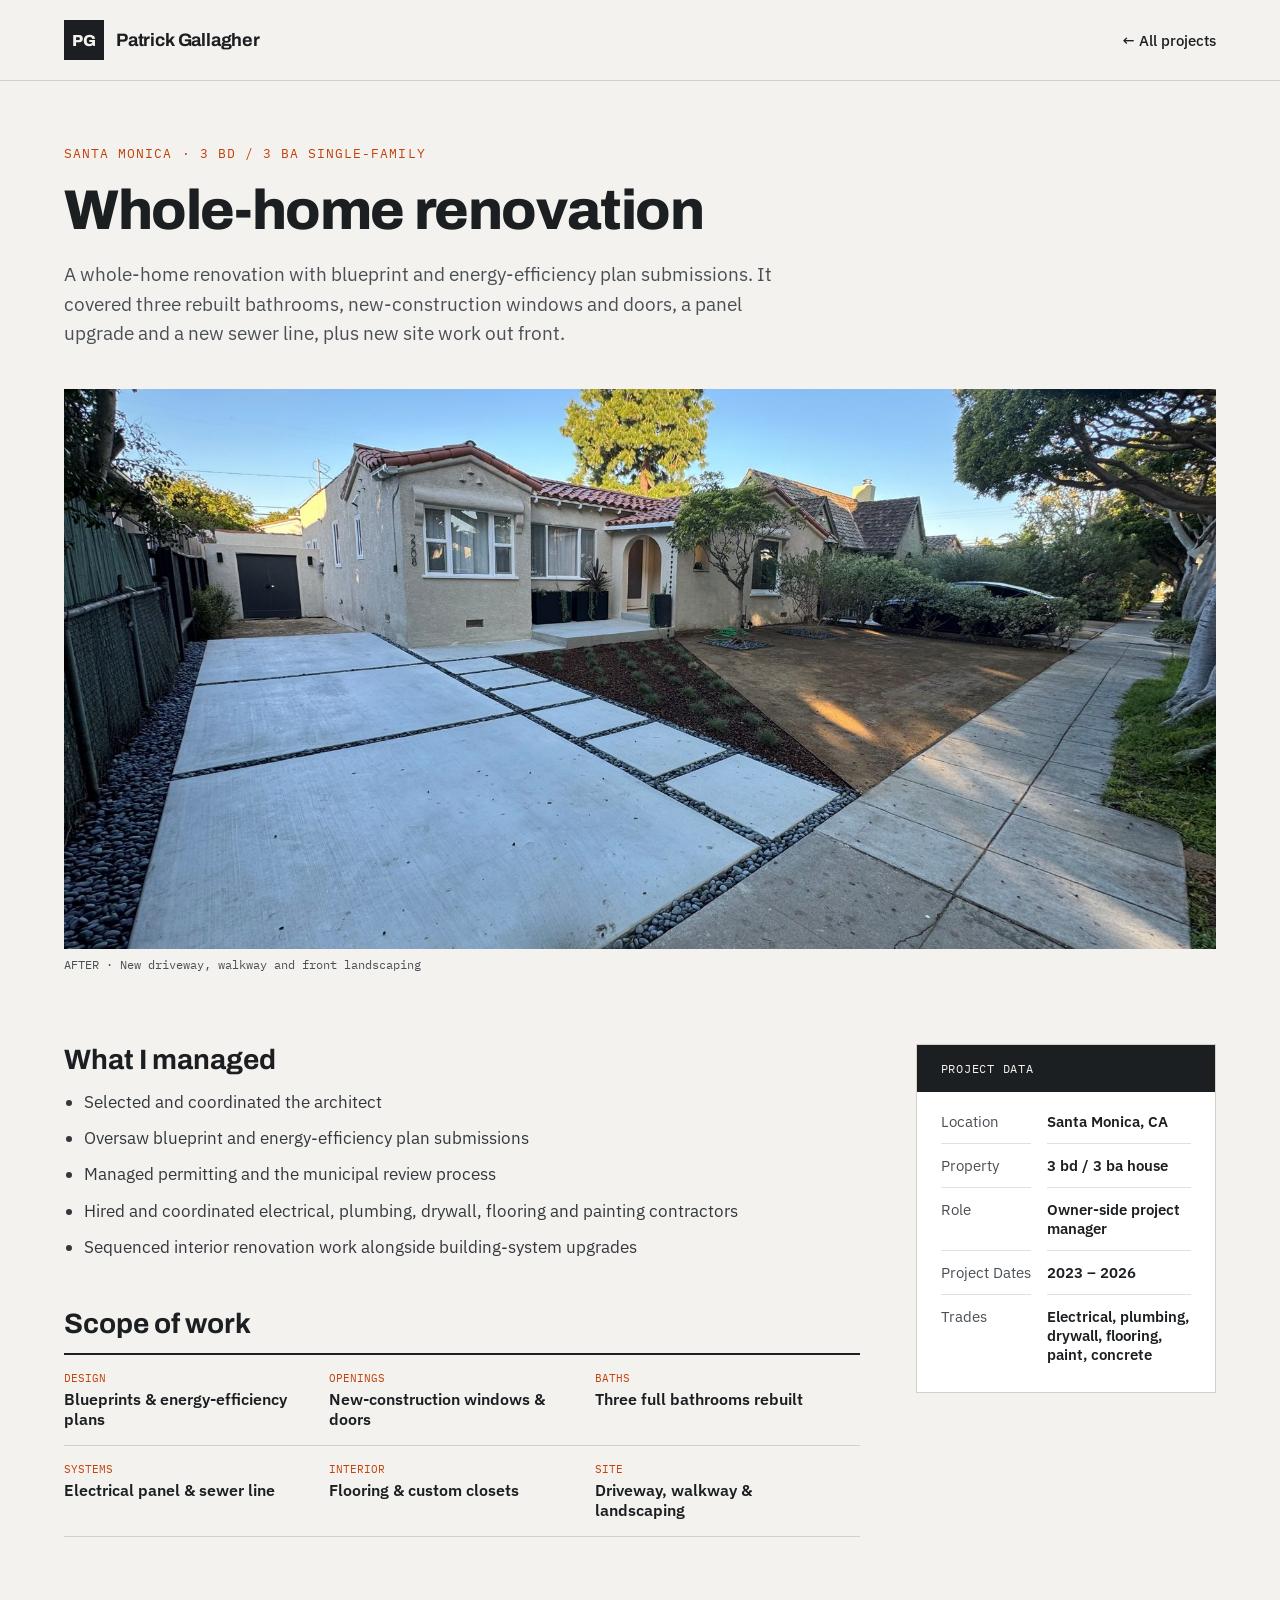
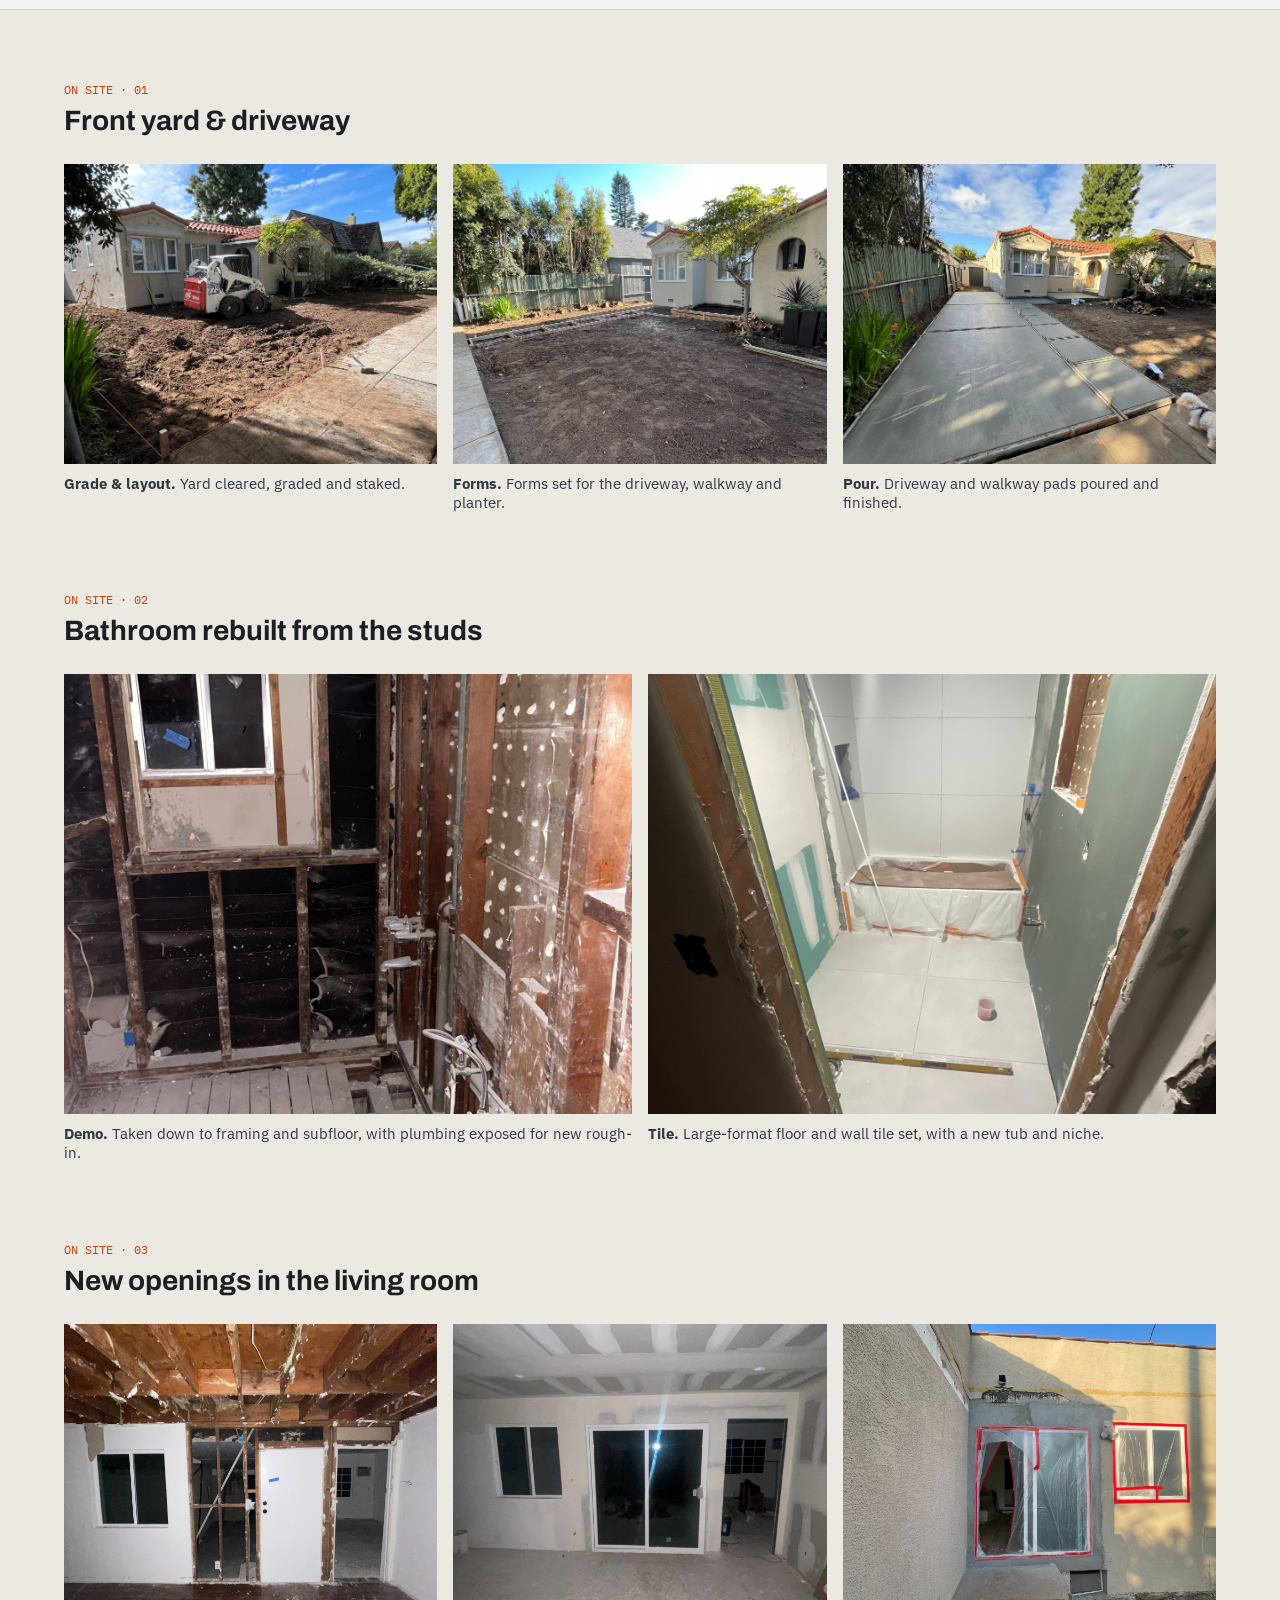
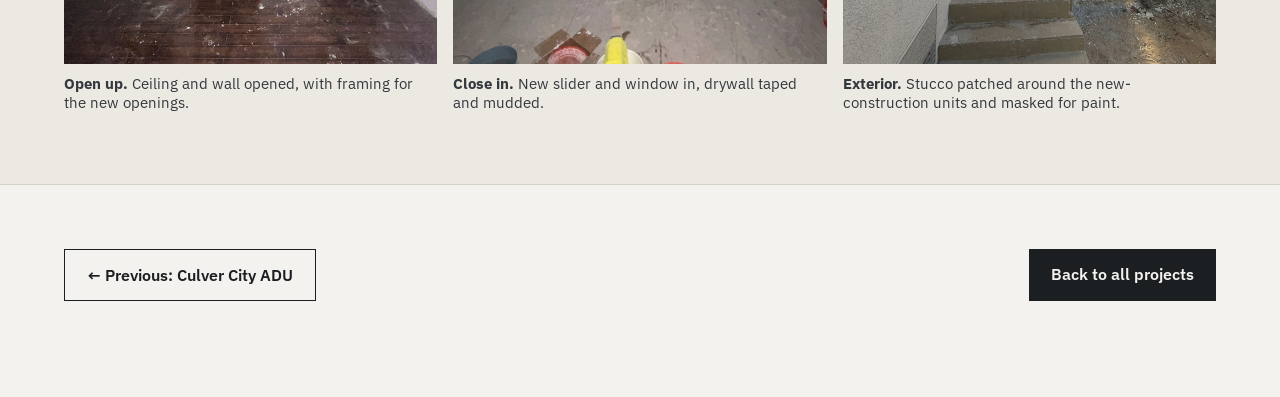
==== santa-monica-house.html @ 3f06aaa2 "Add files via upload" ====
<!doctype html>
<html lang="en">
<head>
<meta charset="utf-8">
<meta name="viewport" content="width=device-width, initial-scale=1">
<title>Santa Monica Whole-Home Renovation | Patrick Gallagher</title>
<meta name="description" content="A whole-home renovation with blueprint and energy-efficiency plan submissions. It covered three rebuilt bathrooms, new-construction windows and doors, a panel upgrade and a new sewer line, plus new site work out front.">
<meta property="og:title" content="Santa Monica Whole-Home Renovation | Patrick Gallagher">
<meta property="og:description" content="A whole-home renovation with blueprint and energy-efficiency plan submissions. It covered three rebuilt bathrooms, new-construction windows and doors, a panel upgrade and a new sewer line, plus new site work out front.">
<link rel="preconnect" href="https://fonts.googleapis.com">
<link rel="preconnect" href="https://fonts.gstatic.com" crossorigin>
<link href="https://fonts.googleapis.com/css2?family=Archivo:wght@500;600;700;800&family=IBM+Plex+Mono:wght@400;500&family=IBM+Plex+Sans:wght@400;500;600&display=swap" rel="stylesheet">
<link rel="stylesheet" href="/styles.css">
</head>
<body>
<header class="top"><nav class="wrap" aria-label="Primary"><a href="/" class="brand"><span class="mark">PG</span><span class="name">Patrick Gallagher</span></a><a href="/" style="text-decoration:none;padding:10px 0;font-weight:500;font-size:15px">← All projects</a></nav></header>
<main>
<section class="wrap ptitle"><p class="eyebrow">Santa Monica · 3 bd / 3 ba single-family</p><h1>Whole-home renovation</h1><p class="lede">A whole-home renovation with blueprint and energy-efficiency plan submissions. It covered three rebuilt bathrooms, new-construction windows and doors, a panel upgrade and a new sewer line, plus new site work out front.</p></section>
<section class="wrap heroimg" aria-label="Photos"><figure><img src="/images/sm5-front-after.jpg" alt="Finished front of the Santa Monica house with new concrete driveway, paver walkway with river-rock joints and new planting" loading="lazy" style="height:560px;object-position:center 55%"><figcaption class="tag2">AFTER · New driveway, walkway and front landscaping</figcaption></figure></section>
<section class="wrap pbody"><div class="main">
<div><h2>What I managed</h2><ul class="managed"><li>Selected and coordinated the architect</li><li>Oversaw blueprint and energy-efficiency plan submissions</li><li>Managed permitting and the municipal review process</li><li>Hired and coordinated electrical, plumbing, drywall, flooring and painting contractors</li><li>Sequenced interior renovation work alongside building-system upgrades</li></ul></div>
<div><h2>Scope of work</h2><div class="scope"><div><span>DESIGN</span><b>Blueprints &amp; energy-efficiency plans</b></div><div><span>OPENINGS</span><b>New-construction windows &amp; doors</b></div><div><span>BATHS</span><b>Three full bathrooms rebuilt</b></div><div><span>SYSTEMS</span><b>Electrical panel &amp; sewer line</b></div><div><span>INTERIOR</span><b>Flooring &amp; custom closets</b></div><div><span>SITE</span><b>Driveway, walkway &amp; landscaping</b></div></div></div>
</div><aside class="side" aria-label="Project facts"><div class="facts"><div class="hd">PROJECT DATA</div><dl><dt>Location</dt><dd>Santa Monica, CA</dd><dt>Property</dt><dd>3 bd / 3 ba house</dd><dt>Role</dt><dd>Owner-side project manager</dd><dt>Project Dates</dt><dd>2023 – 2026</dd><dt>Trades</dt><dd>Electrical, plumbing, drywall, flooring, paint, concrete</dd></dl></div></aside></section>
<section class="onsite first "><div class="wrap">
<div class="hd"><p>ON SITE · 01</p><h2>Front yard &amp; driveway</h2></div>
<div class="grid g260"><figure><img src="/images/sm5-grade.jpg" alt="Skid-steer grading the cleared front yard with string lines staked out" loading="lazy" style="height:300px"><figcaption><strong>Grade &amp; layout.</strong> Yard cleared, graded and staked.</figcaption></figure><figure><img src="/images/sm5-forms.jpg" alt="Wood forms set for driveway and walkway pads on graded soil" loading="lazy" style="height:300px"><figcaption><strong>Forms.</strong> Forms set for the driveway, walkway and planter.</figcaption></figure><figure><img src="/images/sm5-pour.jpg" alt="Freshly poured concrete driveway and walkway pads" loading="lazy" style="height:300px"><figcaption><strong>Pour.</strong> Driveway and walkway pads poured and finished.</figcaption></figure></div>
</div></section>
<section class="onsite "><div class="wrap">
<div class="hd"><p>ON SITE · 02</p><h2>Bathroom rebuilt from the studs</h2></div>
<div class="grid g320"><figure><img src="/images/sm5-bath-demo.jpg" alt="Bathroom gutted to the framing and subfloor with plumbing exposed" loading="lazy" style="height:440px"><figcaption><strong>Demo.</strong> Taken down to framing and subfloor, with plumbing exposed for new rough-in.</figcaption></figure><figure><img src="/images/sm5-bath-tile.jpg" alt="Bathroom with new large-format tile on floor and walls, tub protected during finish work" loading="lazy" style="height:440px"><figcaption><strong>Tile.</strong> Large-format floor and wall tile set, with a new tub and niche.</figcaption></figure></div>
</div></section>
<section class="onsite last"><div class="wrap">
<div class="hd"><p>ON SITE · 03</p><h2>New openings in the living room</h2></div>
<div class="grid g260"><figure><img src="/images/sm5-open-up.jpg" alt="Living room ceiling opened to the joists with an exterior wall framed for a new opening" loading="lazy" style="height:340px"><figcaption><strong>Open up.</strong> Ceiling and wall opened, with framing for the new openings.</figcaption></figure><figure><img src="/images/sm5-close-in.jpg" alt="New sliding door and window installed with drywall taped and mudded" loading="lazy" style="height:340px"><figcaption><strong>Close in.</strong> New slider and window in, drywall taped and mudded.</figcaption></figure><figure><img src="/images/sm5-exterior-openings.jpg" alt="Exterior view of the new slider and window with fresh stucco patch, masked for paint" loading="lazy" style="height:340px;object-position:center 60%"><figcaption><strong>Exterior.</strong> Stucco patched around the new-construction units and masked for paint.</figcaption></figure></div>
</div></section>
<section class="wrap next"><a class="btn btn-line" href="/culver-city-adu">← Previous: Culver City ADU</a><a class="btn btn-dark" href="/">Back to all projects</a></section>
</main>
</body>
</html>
---- styles.css ----
*{box-sizing:border-box}
body{margin:0;background:#F4F2EE;color:#1C1F22;font-family:'IBM Plex Sans',system-ui,sans-serif}
a{color:#1C1F22}a:hover{color:#9A3412}
img{display:block;width:100%;object-fit:cover}
.wrap{max-width:1200px;margin:0 auto;padding-left:24px;padding-right:24px}
.mono{font-family:'IBM Plex Mono',monospace}
.disp{font-family:'Archivo',sans-serif}
.eyebrow{margin:0;font-family:'IBM Plex Mono',monospace;font-size:13px;letter-spacing:.08em;text-transform:uppercase;color:#C2410C}
.muted{color:#4A4F55}
.accent{color:#C2410C}
.btn{text-decoration:none;display:inline-block;padding:15px 22px;font-weight:600;font-size:16px}
.btn-dark{background:#1C1F22;color:#F4F2EE}.btn-dark:hover{color:#FB923C}
.btn-line{border:1px solid #1C1F22}
.btn-accent{background:#C2410C;color:#fff}.btn-accent:hover{color:#fff;background:#9A3412}
.ph{background-color:#E4E0D8;background-image:repeating-linear-gradient(135deg,rgba(28,31,34,.06) 0 1px,transparent 1px 14px);border:1px dashed #8C877E;display:flex;align-items:flex-end;padding:16px}
.ph span{font-family:'IBM Plex Mono',monospace;font-size:12px;background:#F4F2EE;padding:6px 10px;color:#4A4F55}

/* header */
header.top{border-bottom:1px solid #D6D1C7}
header.top nav{display:flex;flex-wrap:wrap;align-items:center;justify-content:space-between;gap:16px;padding-top:20px;padding-bottom:20px}
.brand{text-decoration:none;display:flex;align-items:center;gap:12px}
.brand .mark{width:40px;height:40px;background:#1C1F22;color:#F4F2EE;display:flex;align-items:center;justify-content:center;font-family:'Archivo',sans-serif;font-weight:800;font-size:16px}
.brand .name{font-family:'Archivo',sans-serif;font-weight:700;font-size:18px;letter-spacing:-.01em}
.navlinks{display:flex;flex-wrap:wrap;align-items:center;gap:4px 24px;font-size:15px;font-weight:500}
.navlinks a{text-decoration:none;padding:10px 0}
.navlinks a.btn-accent{padding:11px 18px}

/* home */
.hero{display:flex;flex-wrap:wrap;gap:48px;align-items:stretch;padding-top:72px;padding-bottom:56px}
.hero .copy{flex:1 1 480px;min-width:0;display:flex;flex-direction:column;gap:24px;justify-content:center}
.hero h1{margin:0;font-family:'Archivo',sans-serif;font-weight:800;font-size:60px;line-height:1.02;letter-spacing:-.025em}
.hero p.lede{margin:0;font-size:19px;line-height:1.55;color:#4A4F55;max-width:560px}
.hero .ph{flex:1 1 440px;min-width:0;height:520px}
.cta{display:flex;flex-wrap:wrap;gap:12px;margin-top:8px}
.stats{border-top:1px solid #D6D1C7;border-bottom:1px solid #D6D1C7;background:#ECE9E3}
.stats .wrap{display:grid;grid-template-columns:repeat(auto-fit,minmax(220px,1fr))}
.stat{padding:28px 24px 28px 0;display:flex;flex-direction:column;gap:6px}
.stat b{font-family:'Archivo',sans-serif;font-weight:800;font-size:44px;line-height:1}
.stat span{font-size:14px;color:#4A4F55}
.sec{padding-top:96px;padding-bottom:32px;display:flex;flex-direction:column;gap:40px}
.sechead{display:flex;flex-wrap:wrap;justify-content:space-between;align-items:flex-end;gap:16px}
.sechead>div{display:flex;flex-direction:column;gap:12px}
h2.big{margin:0;font-family:'Archivo',sans-serif;font-weight:800;font-size:44px;letter-spacing:-.02em}
.featured{display:flex;flex-wrap:wrap;background:#fff;border:1px solid #D6D1C7}
.featured img{flex:1 1 520px;min-width:0;min-height:420px;object-position:center 40%}
.featured .body{flex:1 1 380px;min-width:0;padding:40px;display:flex;flex-direction:column;gap:18px}
.tag{font-family:'IBM Plex Mono',monospace;font-size:12px;padding:5px 9px;background:#C2410C;color:#fff}
.chips{margin:0;padding:0;list-style:none;display:flex;flex-wrap:wrap;gap:8px;font-size:13px}
.chips li{padding:6px 10px;border:1px solid #D6D1C7}
.cards{display:grid;grid-template-columns:repeat(auto-fit,minmax(250px,1fr));gap:24px}
.card{background:#fff;border:1px solid #D6D1C7;display:flex;flex-direction:column}
.card img{height:220px}
.card .body{padding:24px;display:flex;flex-direction:column;gap:10px;flex:1}
.card h3{margin:0;font-family:'Archivo',sans-serif;font-weight:700;font-size:22px;line-height:1.2}
.card p{margin:0;font-size:15px;line-height:1.55;color:#4A4F55}
.card a.more{margin-top:auto;padding-top:8px;font-weight:600;font-size:15px}
.matrix{overflow-x:auto;background:#fff;border:1px solid #D6D1C7}
.matrix table{width:100%;min-width:860px;border-collapse:collapse}
.matrix th,.matrix td{border-bottom:1px solid #D6D1C7;padding:12px 10px;text-align:center;font-size:13px}
.matrix th:first-child,.matrix td:first-child{text-align:left}
.matrix thead tr{font-family:'IBM Plex Mono',monospace;text-transform:uppercase;letter-spacing:.04em;background:#ECE9E3}
.matrix thead th{font-weight:500;font-size:11px}
.matrix tbody th{font-weight:600;font-size:14px}
.matrix .yes{display:inline-block;width:12px;height:12px;background:#C2410C;vertical-align:middle}
.matrix .no{color:#A39E94}
.phases{margin:0;padding:0;list-style:none;display:grid;grid-template-columns:repeat(auto-fit,minmax(240px,1fr));border-top:2px solid #1C1F22}
.phases li{padding:24px 24px 24px 0;display:flex;flex-direction:column;gap:12px}
.phases h3{margin:0;font-family:'Archivo',sans-serif;font-weight:700;font-size:22px}
.phases p{margin:0;font-size:15px;line-height:1.6;color:#4A4F55}
.exp{background:#ECE9E3;border-top:1px solid #D6D1C7;border-bottom:1px solid #D6D1C7}
.exp .wrap{padding-top:96px;padding-bottom:96px;display:flex;flex-wrap:wrap;gap:56px}
.exp .intro{flex:1 1 360px;min-width:0;display:flex;flex-direction:column;gap:20px}
.jobs{flex:1 1 520px;min-width:0;margin:0;padding:0;list-style:none;display:flex;flex-direction:column}
.jobs li{padding:22px 0;border-top:1px solid #C9C3B8;display:flex;flex-wrap:wrap;gap:8px 24px}
.jobs li:first-child{border-top:2px solid #1C1F22}
.jobs li:last-child{border-bottom:1px solid #C9C3B8}
.jobs .when{flex:0 0 140px;font-family:'IBM Plex Mono',monospace;font-size:13px;color:#4A4F55;padding-top:4px}
.jobs .what{flex:1 1 280px;display:flex;flex-direction:column;gap:6px}
.jobs .what b{font-family:'Archivo',sans-serif;font-weight:700;font-size:20px}
.jobs .what span{font-size:14px;color:#4A4F55}
.skills{padding-top:72px;padding-bottom:72px;display:flex;flex-wrap:wrap;gap:32px 56px}
.skills h2{flex:0 1 280px;margin:0;font-family:'Archivo',sans-serif;font-weight:700;font-size:24px}
.skills ul{flex:1 1 560px;min-width:0;margin:0;padding:0;list-style:none;display:flex;flex-wrap:wrap;gap:10px;font-size:14px;font-weight:500}
.skills li{padding:9px 14px;background:#fff;border:1px solid #D6D1C7}
.skills li.tool{background:#1C1F22;color:#F4F2EE;border-color:#1C1F22}
.contact{background:#1C1F22;color:#F4F2EE}
.contact .wrap.main{padding-top:96px;padding-bottom:96px;display:flex;flex-wrap:wrap;gap:40px;justify-content:space-between;align-items:flex-end}
.contact h2{margin:0;font-family:'Archivo',sans-serif;font-weight:800;font-size:48px;line-height:1.05;letter-spacing:-.02em}
.contact .links{flex:0 1 360px;display:flex;flex-direction:column;gap:12px}
.contact .links a{text-decoration:none;padding:15px 19px;font-weight:600;font-size:16px;color:#F4F2EE;border:1px solid #F4F2EE}
.contact .links a.solid{background:#F4F2EE;color:#1C1F22}
.contact .links a.dim{border-color:#5A5F64}
.contact .foot{padding-top:24px;padding-bottom:24px;border-top:1px solid #3A3F44;font-size:13px;color:#B9BDC2}

/* project pages */
.ptitle{padding-top:64px;padding-bottom:40px;display:flex;flex-direction:column;gap:20px}
.ptitle h1{margin:0;font-family:'Archivo',sans-serif;font-weight:800;font-size:56px;line-height:1.04;letter-spacing:-.025em;max-width:920px}
.ptitle p.lede{margin:0;font-size:19px;line-height:1.55;color:#4A4F55;max-width:740px}
.heroimg{display:grid;grid-template-columns:repeat(auto-fit,minmax(320px,1fr));gap:16px}
figure{margin:0;display:flex;flex-direction:column;gap:8px}
figcaption.tag2{font-family:'IBM Plex Mono',monospace;font-size:12px;color:#4A4F55}
.pbody{padding-top:72px;padding-bottom:72px;display:flex;flex-wrap:wrap;gap:56px;align-items:flex-start}
.pbody .main{flex:999 1 560px;min-width:0;display:flex;flex-direction:column;gap:48px}
.pbody .main>div{display:flex;flex-direction:column;gap:14px}
.pbody h2{margin:0;font-family:'Archivo',sans-serif;font-weight:700;font-size:28px}
.pbody ul.managed{margin:0;padding-left:20px;display:flex;flex-direction:column;gap:10px;font-size:17px;line-height:1.55;color:#33383D}
.pbody p{margin:0;font-size:17px;line-height:1.65;color:#4A4F55}
.scope{display:grid;grid-template-columns:repeat(auto-fit,minmax(220px,1fr));border-top:2px solid #1C1F22}
.scope div{padding:16px 16px 16px 0;border-bottom:1px solid #D6D1C7;display:flex;flex-direction:column;gap:4px}
.scope span{font-family:'IBM Plex Mono',monospace;font-size:11px;color:#C2410C}
.scope b{font-weight:600}
.side{flex:1 1 300px;min-width:0;display:flex;flex-direction:column;gap:16px}
.facts{background:#fff;border:1px solid #D6D1C7}
.facts .hd{padding:16px 24px;background:#1C1F22;color:#F4F2EE;font-family:'IBM Plex Mono',monospace;font-size:12px;letter-spacing:.06em}
.facts dl{margin:0;padding:8px 24px 16px;display:grid;grid-template-columns:auto 1fr;gap:0 16px;font-size:15px}
.facts dt,.facts dd{padding:12px 0;border-bottom:1px solid #E4E0D8}
.facts dt{color:#4A4F55}.facts dd{margin:0;font-weight:600}
.facts dt:last-of-type,.facts dd:last-of-type{border-bottom:0}
.onsite{background:#ECE9E3}
.onsite.first{border-top:1px solid #D6D1C7}
.onsite.last{border-bottom:1px solid #D6D1C7}
.onsite .wrap{padding-top:24px;padding-bottom:56px;display:flex;flex-direction:column;gap:28px}
.onsite.first .wrap{padding-top:72px}
.onsite.last .wrap{padding-bottom:72px}
.onsite .hd{display:flex;flex-direction:column;gap:8px}
.onsite .hd p{margin:0;font-family:'IBM Plex Mono',monospace;font-size:12px;color:#C2410C}
.onsite h2{margin:0;font-family:'Archivo',sans-serif;font-weight:700;font-size:28px}
.grid{display:grid;gap:16px}
.g260{grid-template-columns:repeat(auto-fit,minmax(260px,1fr))}
.g200{grid-template-columns:repeat(auto-fit,minmax(200px,1fr))}
.g320{grid-template-columns:repeat(auto-fit,minmax(320px,1fr))}
.grid figure{gap:10px}
.grid figcaption{font-size:15px;color:#33383D}
.split{display:flex;flex-wrap:wrap;gap:32px;align-items:center}
.split img{flex:1 1 540px;min-width:0;height:430px}
.split .txt{flex:1 1 300px;min-width:0;display:flex;flex-direction:column;gap:10px}
.split .txt p{margin:0;font-size:17px;line-height:1.6;color:#4A4F55}
.next{padding-top:64px;padding-bottom:96px;display:flex;flex-wrap:wrap;justify-content:space-between;gap:16px}

@media (max-width:640px){
  .hero h1{font-size:40px}.ptitle h1{font-size:38px}h2.big{font-size:34px}.contact h2{font-size:34px}
  .hero .ph{height:320px}
  img[style*="height"]{height:300px!important}
  .featured .body{padding:24px}
}
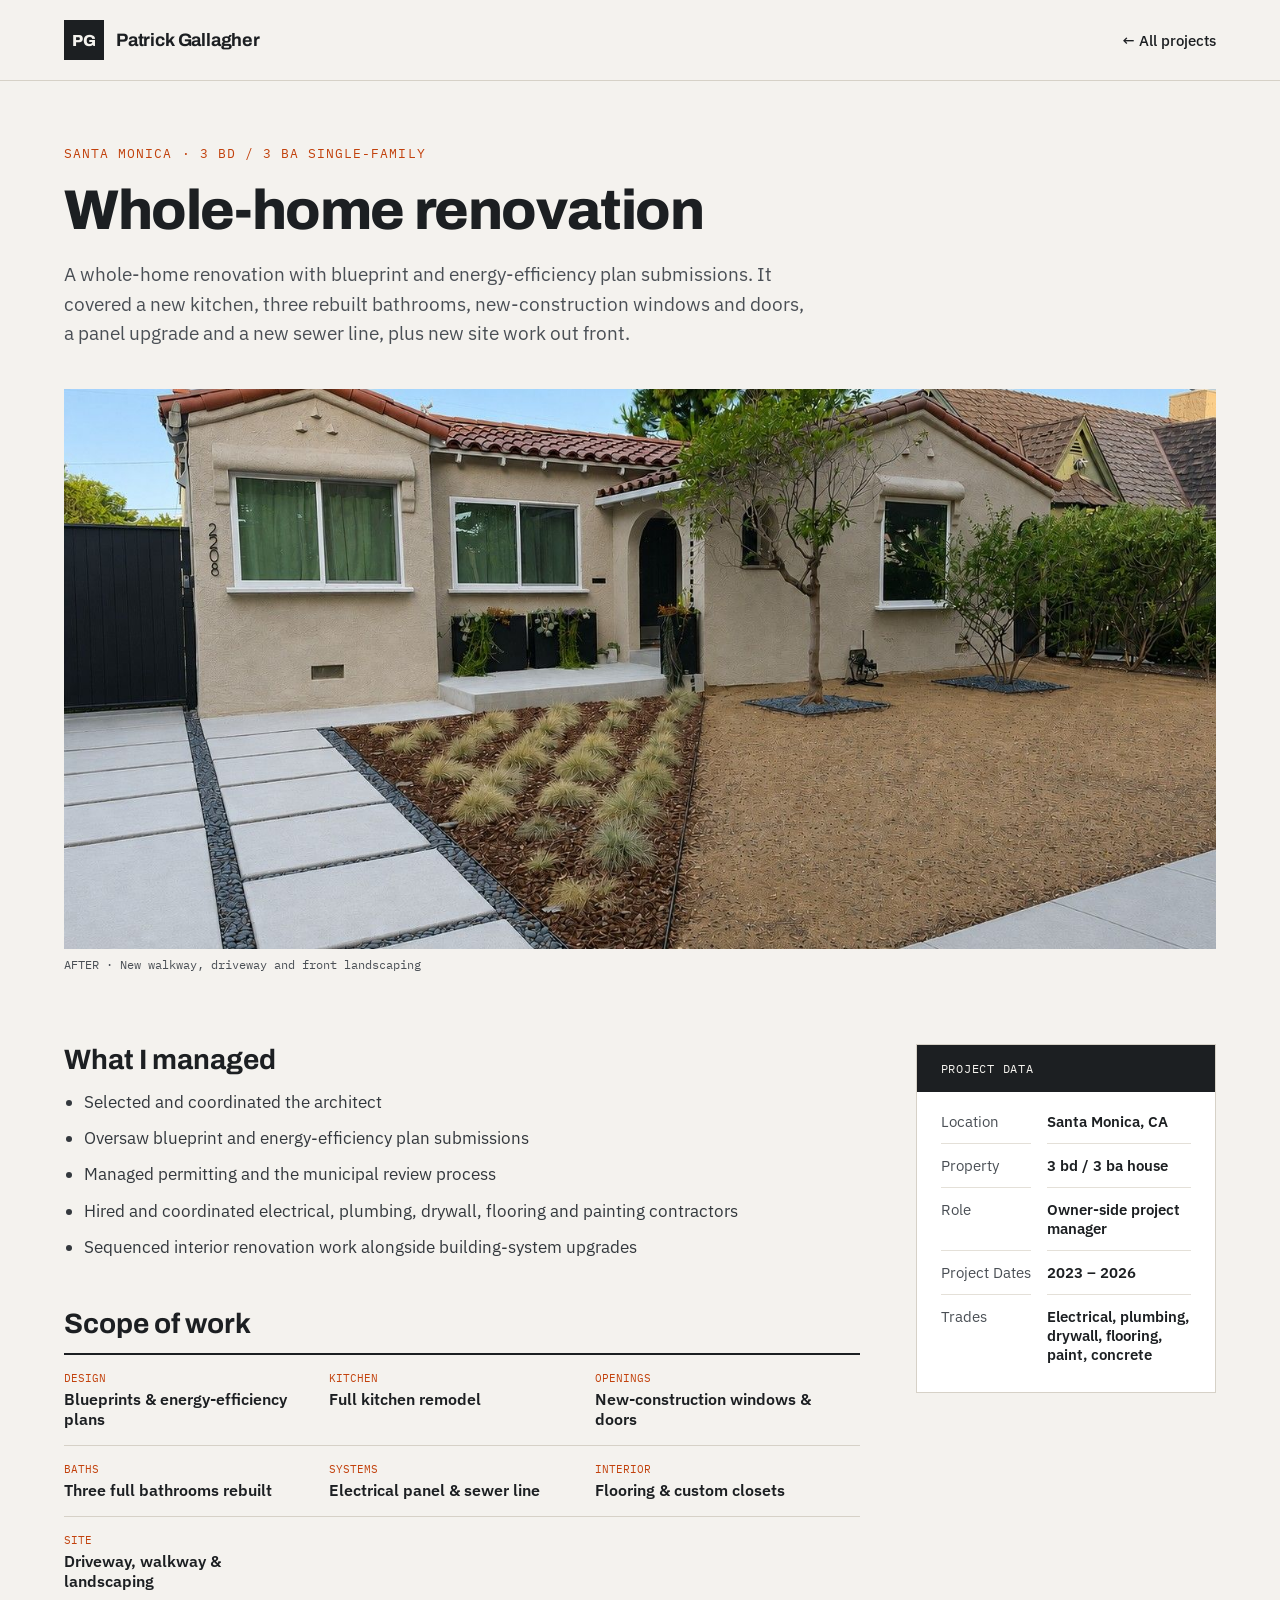
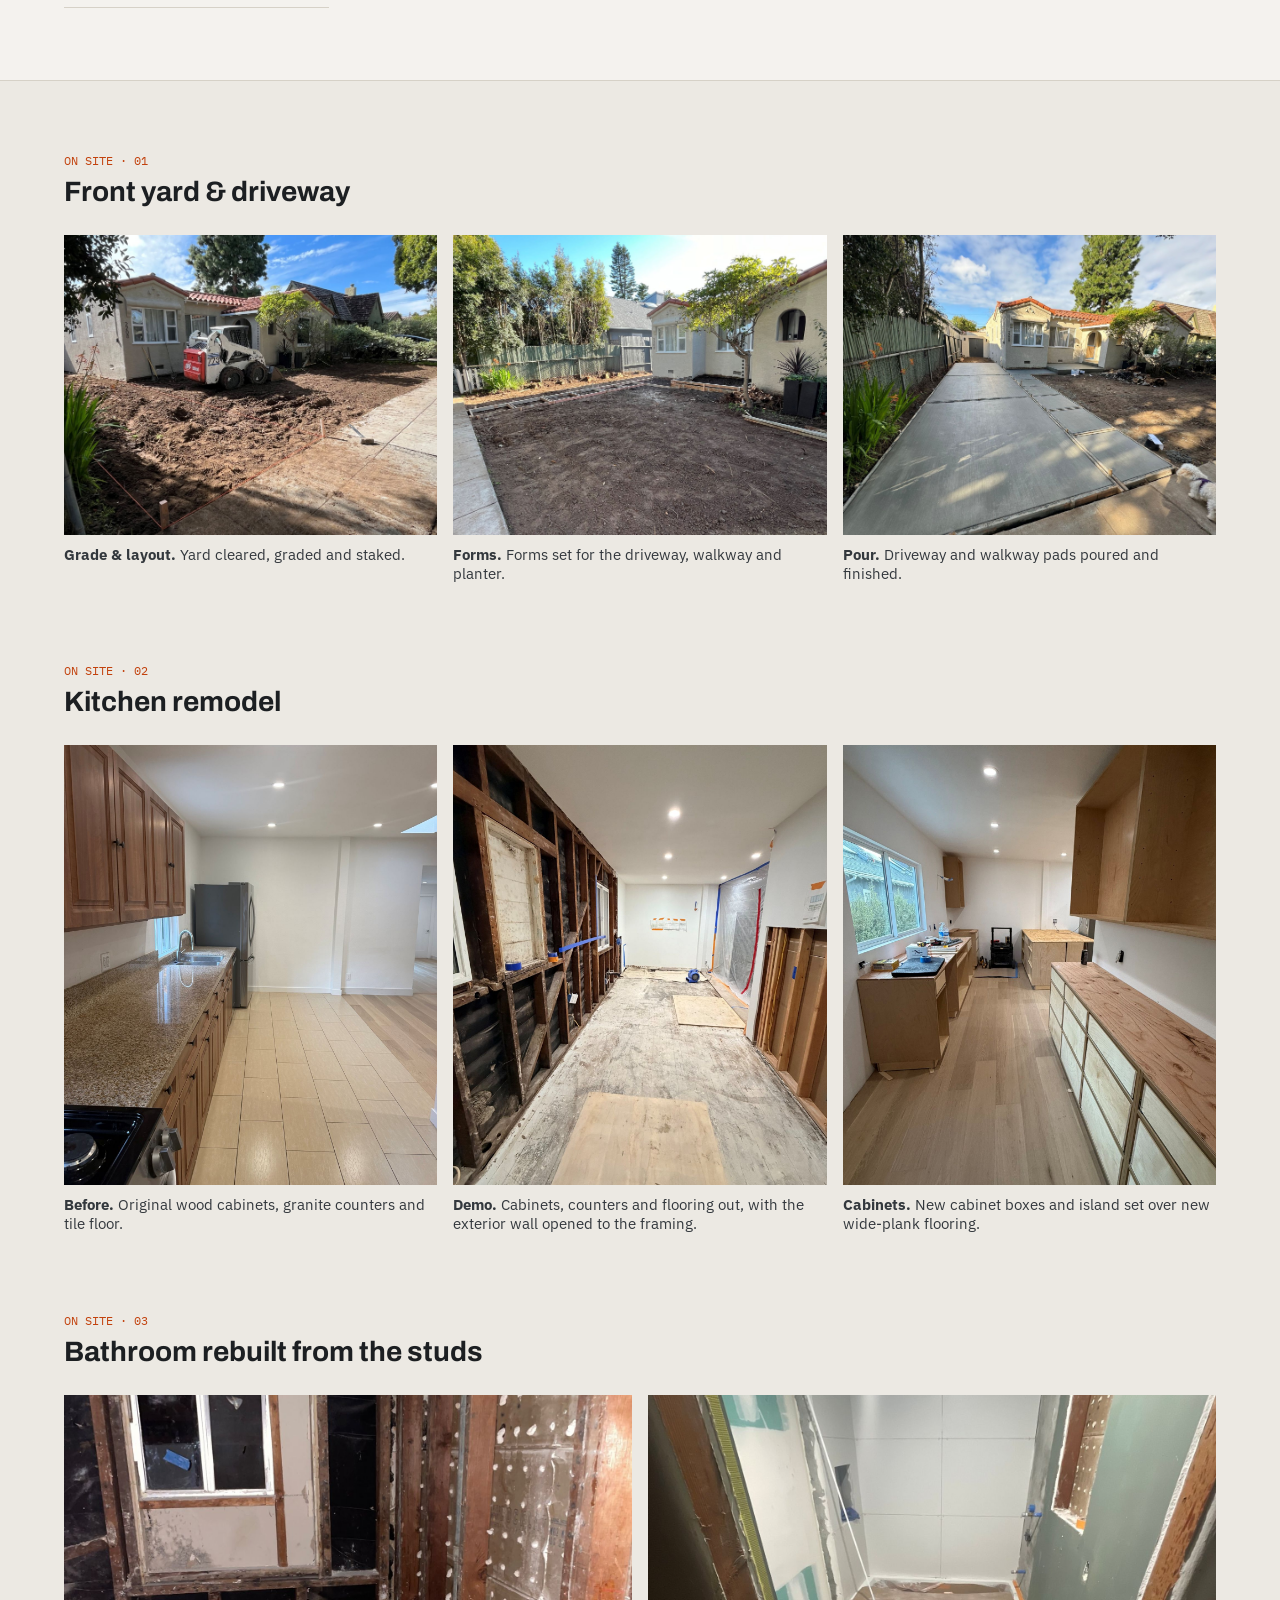
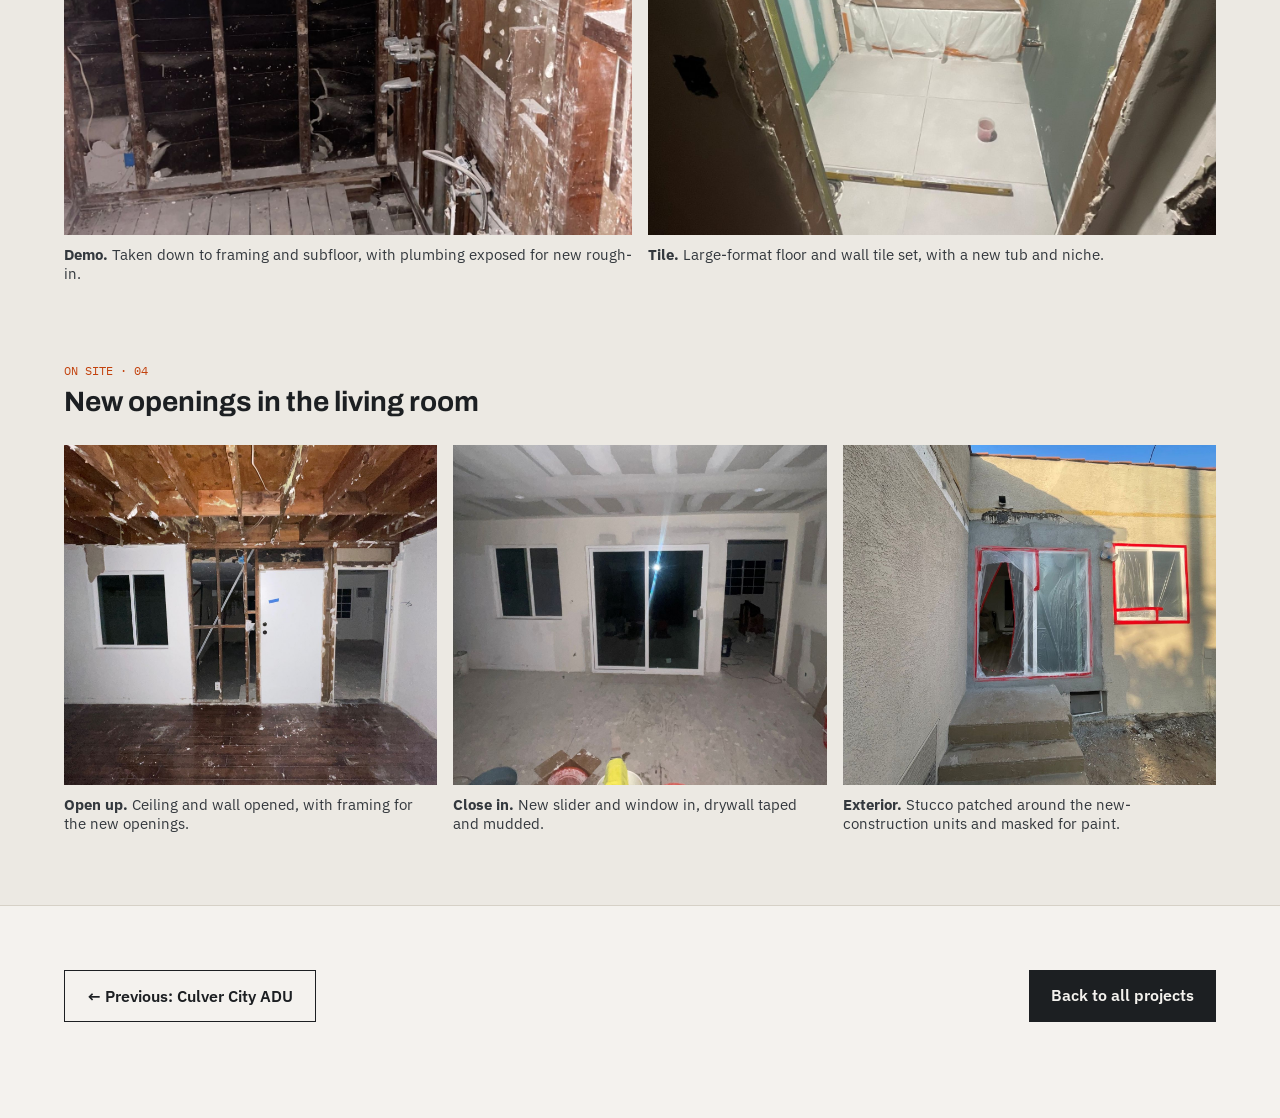
==== commit 191515d6: "Add files via upload" ====
--- a/santa-monica-house.html
+++ b/santa-monica-house.html
@@ -4,9 +4,9 @@
 <meta charset="utf-8">
 <meta name="viewport" content="width=device-width, initial-scale=1">
 <title>Santa Monica Whole-Home Renovation | Patrick Gallagher</title>
-<meta name="description" content="A whole-home renovation with blueprint and energy-efficiency plan submissions. It covered three rebuilt bathrooms, new-construction windows and doors, a panel upgrade and a new sewer line, plus new site work out front.">
+<meta name="description" content="A whole-home renovation with blueprint and energy-efficiency plan submissions. It covered a new kitchen, three rebuilt bathrooms, new-construction windows and doors, a panel upgrade and a new sewer line, plus new site work out front.">
 <meta property="og:title" content="Santa Monica Whole-Home Renovation | Patrick Gallagher">
-<meta property="og:description" content="A whole-home renovation with blueprint and energy-efficiency plan submissions. It covered three rebuilt bathrooms, new-construction windows and doors, a panel upgrade and a new sewer line, plus new site work out front.">
+<meta property="og:description" content="A whole-home renovation with blueprint and energy-efficiency plan submissions. It covered a new kitchen, three rebuilt bathrooms, new-construction windows and doors, a panel upgrade and a new sewer line, plus new site work out front.">
 <link rel="preconnect" href="https://fonts.googleapis.com">
 <link rel="preconnect" href="https://fonts.gstatic.com" crossorigin>
 <link href="https://fonts.googleapis.com/css2?family=Archivo:wght@500;600;700;800&family=IBM+Plex+Mono:wght@400;500&family=IBM+Plex+Sans:wght@400;500;600&display=swap" rel="stylesheet">
@@ -15,22 +15,26 @@
 <body>
 <header class="top"><nav class="wrap" aria-label="Primary"><a href="/" class="brand"><span class="mark">PG</span><span class="name">Patrick Gallagher</span></a><a href="/" style="text-decoration:none;padding:10px 0;font-weight:500;font-size:15px">← All projects</a></nav></header>
 <main>
-<section class="wrap ptitle"><p class="eyebrow">Santa Monica · 3 bd / 3 ba single-family</p><h1>Whole-home renovation</h1><p class="lede">A whole-home renovation with blueprint and energy-efficiency plan submissions. It covered three rebuilt bathrooms, new-construction windows and doors, a panel upgrade and a new sewer line, plus new site work out front.</p></section>
-<section class="wrap heroimg" aria-label="Photos"><figure><img src="/images/sm5-front-after.jpg" alt="Finished front of the Santa Monica house with new concrete driveway, paver walkway with river-rock joints and new planting" loading="lazy" style="height:560px;object-position:center 55%"><figcaption class="tag2">AFTER · New driveway, walkway and front landscaping</figcaption></figure></section>
+<section class="wrap ptitle"><p class="eyebrow">Santa Monica · 3 bd / 3 ba single-family</p><h1>Whole-home renovation</h1><p class="lede">A whole-home renovation with blueprint and energy-efficiency plan submissions. It covered a new kitchen, three rebuilt bathrooms, new-construction windows and doors, a panel upgrade and a new sewer line, plus new site work out front.</p></section>
+<section class="wrap heroimg" aria-label="Photos"><figure><img src="/images/sm5-featured.jpg" alt="Finished front of the Santa Monica house with new concrete walkway pads, river-rock joints and drought-tolerant planting" loading="lazy" style="height:560px;object-position:center 50%"><figcaption class="tag2">AFTER · New walkway, driveway and front landscaping</figcaption></figure></section>
 <section class="wrap pbody"><div class="main">
 <div><h2>What I managed</h2><ul class="managed"><li>Selected and coordinated the architect</li><li>Oversaw blueprint and energy-efficiency plan submissions</li><li>Managed permitting and the municipal review process</li><li>Hired and coordinated electrical, plumbing, drywall, flooring and painting contractors</li><li>Sequenced interior renovation work alongside building-system upgrades</li></ul></div>
-<div><h2>Scope of work</h2><div class="scope"><div><span>DESIGN</span><b>Blueprints &amp; energy-efficiency plans</b></div><div><span>OPENINGS</span><b>New-construction windows &amp; doors</b></div><div><span>BATHS</span><b>Three full bathrooms rebuilt</b></div><div><span>SYSTEMS</span><b>Electrical panel &amp; sewer line</b></div><div><span>INTERIOR</span><b>Flooring &amp; custom closets</b></div><div><span>SITE</span><b>Driveway, walkway &amp; landscaping</b></div></div></div>
+<div><h2>Scope of work</h2><div class="scope"><div><span>DESIGN</span><b>Blueprints &amp; energy-efficiency plans</b></div><div><span>KITCHEN</span><b>Full kitchen remodel</b></div><div><span>OPENINGS</span><b>New-construction windows &amp; doors</b></div><div><span>BATHS</span><b>Three full bathrooms rebuilt</b></div><div><span>SYSTEMS</span><b>Electrical panel &amp; sewer line</b></div><div><span>INTERIOR</span><b>Flooring &amp; custom closets</b></div><div><span>SITE</span><b>Driveway, walkway &amp; landscaping</b></div></div></div>
 </div><aside class="side" aria-label="Project facts"><div class="facts"><div class="hd">PROJECT DATA</div><dl><dt>Location</dt><dd>Santa Monica, CA</dd><dt>Property</dt><dd>3 bd / 3 ba house</dd><dt>Role</dt><dd>Owner-side project manager</dd><dt>Project Dates</dt><dd>2023 – 2026</dd><dt>Trades</dt><dd>Electrical, plumbing, drywall, flooring, paint, concrete</dd></dl></div></aside></section>
 <section class="onsite first "><div class="wrap">
 <div class="hd"><p>ON SITE · 01</p><h2>Front yard &amp; driveway</h2></div>
 <div class="grid g260"><figure><img src="/images/sm5-grade.jpg" alt="Skid-steer grading the cleared front yard with string lines staked out" loading="lazy" style="height:300px"><figcaption><strong>Grade &amp; layout.</strong> Yard cleared, graded and staked.</figcaption></figure><figure><img src="/images/sm5-forms.jpg" alt="Wood forms set for driveway and walkway pads on graded soil" loading="lazy" style="height:300px"><figcaption><strong>Forms.</strong> Forms set for the driveway, walkway and planter.</figcaption></figure><figure><img src="/images/sm5-pour.jpg" alt="Freshly poured concrete driveway and walkway pads" loading="lazy" style="height:300px"><figcaption><strong>Pour.</strong> Driveway and walkway pads poured and finished.</figcaption></figure></div>
 </div></section>
 <section class="onsite "><div class="wrap">
-<div class="hd"><p>ON SITE · 02</p><h2>Bathroom rebuilt from the studs</h2></div>
+<div class="hd"><p>ON SITE · 02</p><h2>Kitchen remodel</h2></div>
+<div class="grid g260"><figure><img src="/images/sm5-kitchen-before.jpg" alt="Original galley kitchen with wood cabinets, granite counters and beige floor tile" loading="lazy" style="height:440px"><figcaption><strong>Before.</strong> Original wood cabinets, granite counters and tile floor.</figcaption></figure><figure><img src="/images/sm5-kitchen-demo.jpg" alt="Kitchen gutted with the exterior wall opened to the framing and the floor stripped to the subfloor" loading="lazy" style="height:440px"><figcaption><strong>Demo.</strong> Cabinets, counters and flooring out, with the exterior wall opened to the framing.</figcaption></figure><figure><img src="/images/sm5-kitchen-cabinets.jpg" alt="New plywood cabinet boxes and island installed over new wide-plank wood flooring" loading="lazy" style="height:440px"><figcaption><strong>Cabinets.</strong> New cabinet boxes and island set over new wide-plank flooring.</figcaption></figure></div>
+</div></section>
+<section class="onsite "><div class="wrap">
+<div class="hd"><p>ON SITE · 03</p><h2>Bathroom rebuilt from the studs</h2></div>
 <div class="grid g320"><figure><img src="/images/sm5-bath-demo.jpg" alt="Bathroom gutted to the framing and subfloor with plumbing exposed" loading="lazy" style="height:440px"><figcaption><strong>Demo.</strong> Taken down to framing and subfloor, with plumbing exposed for new rough-in.</figcaption></figure><figure><img src="/images/sm5-bath-tile.jpg" alt="Bathroom with new large-format tile on floor and walls, tub protected during finish work" loading="lazy" style="height:440px"><figcaption><strong>Tile.</strong> Large-format floor and wall tile set, with a new tub and niche.</figcaption></figure></div>
 </div></section>
 <section class="onsite last"><div class="wrap">
-<div class="hd"><p>ON SITE · 03</p><h2>New openings in the living room</h2></div>
+<div class="hd"><p>ON SITE · 04</p><h2>New openings in the living room</h2></div>
 <div class="grid g260"><figure><img src="/images/sm5-open-up.jpg" alt="Living room ceiling opened to the joists with an exterior wall framed for a new opening" loading="lazy" style="height:340px"><figcaption><strong>Open up.</strong> Ceiling and wall opened, with framing for the new openings.</figcaption></figure><figure><img src="/images/sm5-close-in.jpg" alt="New sliding door and window installed with drywall taped and mudded" loading="lazy" style="height:340px"><figcaption><strong>Close in.</strong> New slider and window in, drywall taped and mudded.</figcaption></figure><figure><img src="/images/sm5-exterior-openings.jpg" alt="Exterior view of the new slider and window with fresh stucco patch, masked for paint" loading="lazy" style="height:340px;object-position:center 60%"><figcaption><strong>Exterior.</strong> Stucco patched around the new-construction units and masked for paint.</figcaption></figure></div>
 </div></section>
 <section class="wrap next"><a class="btn btn-line" href="/culver-city-adu">← Previous: Culver City ADU</a><a class="btn btn-dark" href="/">Back to all projects</a></section>
